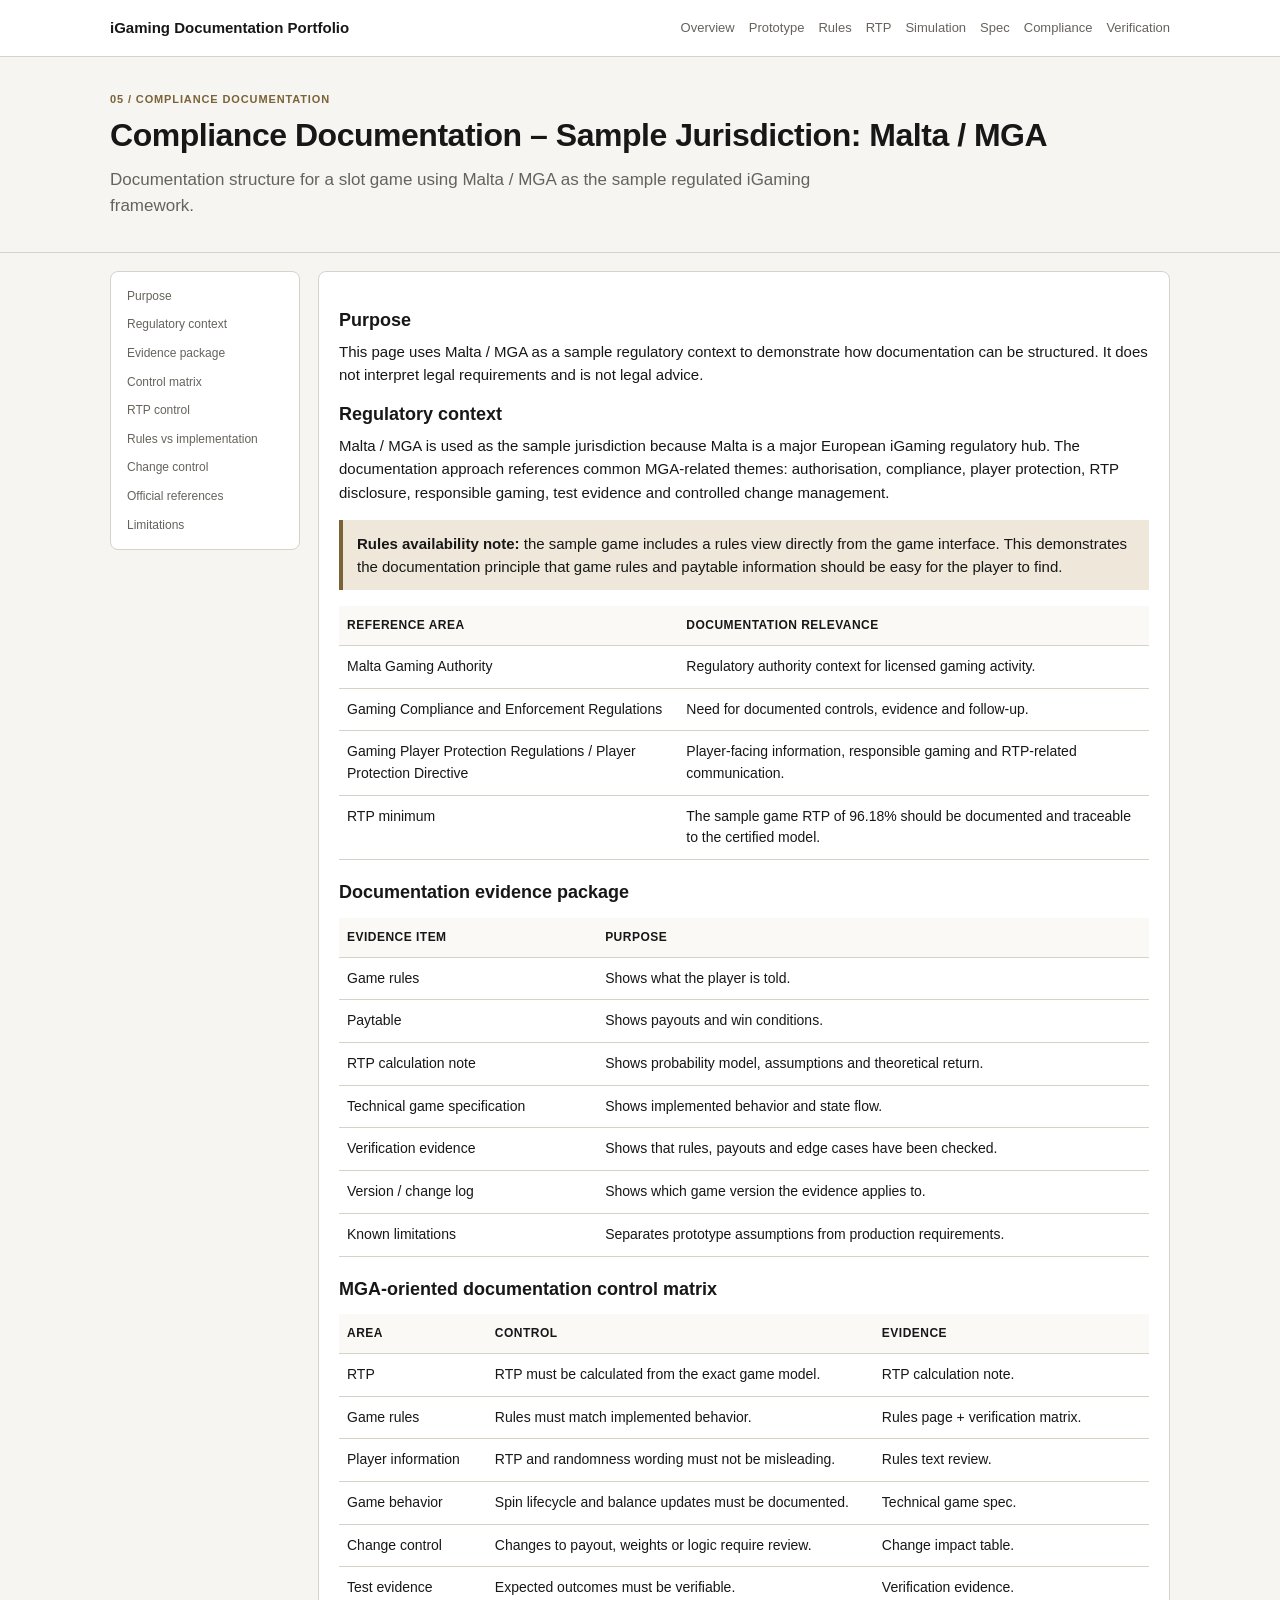
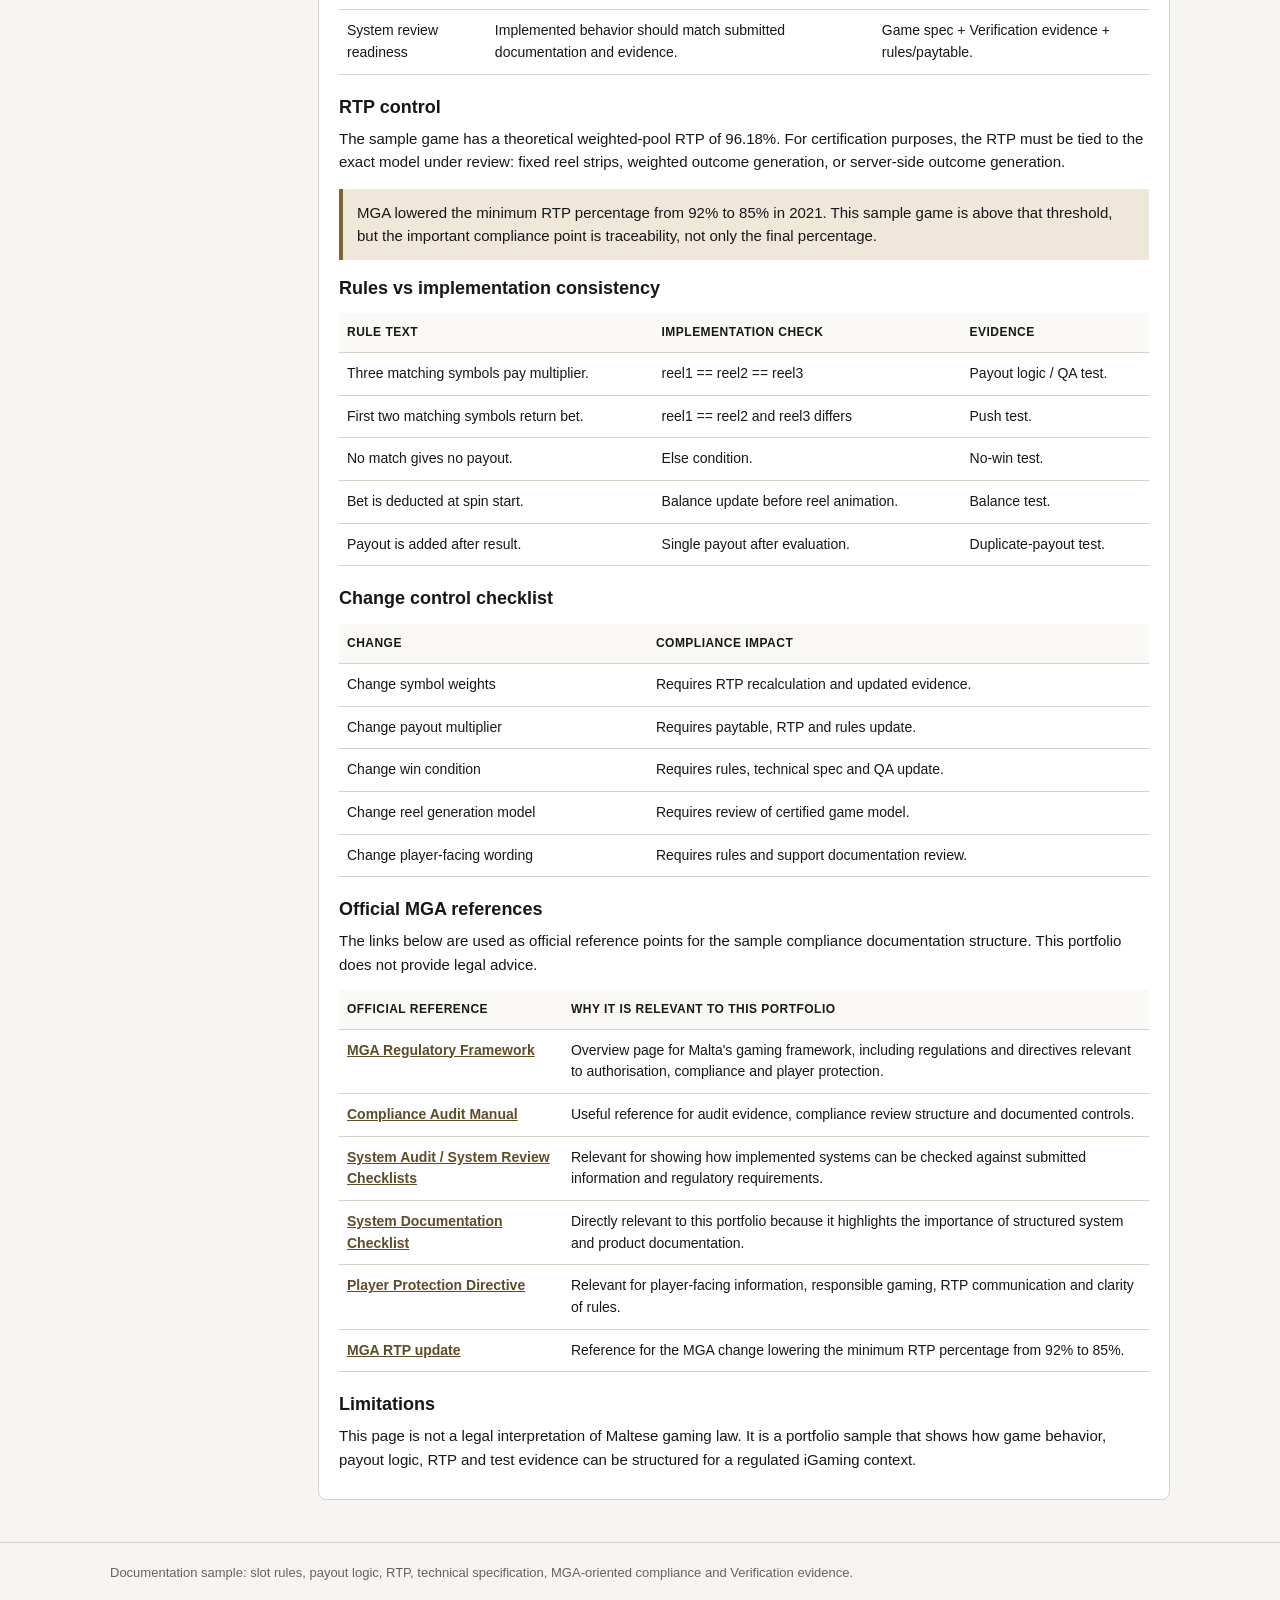
==== compliance-malta.html @ db7585bc "Init" ====
<!doctype html>
<html lang="en">
<head>
  <meta charset="utf-8">
  <meta name="viewport" content="width=device-width, initial-scale=1">
  <title>Compliance Documentation – Malta / MGA</title>
  <link rel="stylesheet" href="assets/style.css">
</head>
<body>

<header class="header">
  <div class="container nav">
    <a class="brand" href="index.html">iGaming Documentation Portfolio</a>
    <nav class="links">
      <a href="index.html">Overview</a>
      <a href="playable-prototype.html">Prototype</a>
      <a href="game-rules-paytable.html">Rules</a>
      <a href="payout-logic-rtp.html">RTP</a>
      <a href="simulation-rtp-verification.html">Simulation</a>
      <a href="technical-game-spec.html">Spec</a>
      <a href="compliance-malta.html">Compliance</a>
      <a href="verification.html">Verification</a>
    </nav>
  </div>
</header>

<main class="main">

<section class="hero">
  <div class="container">
    <div class="kicker">05 / Compliance documentation</div>
    <h1>Compliance Documentation – Sample Jurisdiction: Malta / MGA</h1>
    <p class="lead">
      Documentation structure for a slot game using Malta / MGA as the sample regulated iGaming framework.
    </p>
  </div>
</section>
<section class="container layout">
  <aside class="sidebar">
    <a href="#purpose">Purpose</a>
    <a href="#context">Regulatory context</a>
    <a href="#package">Evidence package</a>
    <a href="#matrix">Control matrix</a>
    <a href="#rtp-control">RTP control</a>
    <a href="#implementation">Rules vs implementation</a>
    <a href="#change-control">Change control</a>
    <a href="#references">Official references</a>
    <a href="#limitations">Limitations</a>
  </aside>
  <article class="article">
    <h2 id="purpose">Purpose</h2>
    <p>
      This page uses Malta / MGA as a sample regulatory context to demonstrate how documentation can be structured.
      It does not interpret legal requirements and is not legal advice.
    </p>

    <h2 id="context">Regulatory context</h2>
    <p>
      Malta / MGA is used as the sample jurisdiction because Malta is a major European iGaming regulatory hub.
      The documentation approach references common MGA-related themes: authorisation, compliance, player protection,
      RTP disclosure, responsible gaming, test evidence and controlled change management.
    </p>
    <div class="note">
      <strong>Rules availability note:</strong> the sample game includes a rules view directly from the game interface.
      This demonstrates the documentation principle that game rules and paytable information should be easy for the player to find.
    </div>

    <table class="table">
      <tr><th>Reference area</th><th>Documentation relevance</th></tr>
      <tr><td>Malta Gaming Authority</td><td>Regulatory authority context for licensed gaming activity.</td></tr>
      <tr><td>Gaming Compliance and Enforcement Regulations</td><td>Need for documented controls, evidence and follow-up.</td></tr>
      <tr><td>Gaming Player Protection Regulations / Player Protection Directive</td><td>Player-facing information, responsible gaming and RTP-related communication.</td></tr>
      <tr><td>RTP minimum</td><td>The sample game RTP of 96.18% should be documented and traceable to the certified model.</td></tr>
    </table>

    <h2 id="package">Documentation evidence package</h2>
    <table class="table">
      <tr><th>Evidence item</th><th>Purpose</th></tr>
      <tr><td>Game rules</td><td>Shows what the player is told.</td></tr>
      <tr><td>Paytable</td><td>Shows payouts and win conditions.</td></tr>
      <tr><td>RTP calculation note</td><td>Shows probability model, assumptions and theoretical return.</td></tr>
      <tr><td>Technical game specification</td><td>Shows implemented behavior and state flow.</td></tr>
      <tr><td>Verification evidence</td><td>Shows that rules, payouts and edge cases have been checked.</td></tr>
      <tr><td>Version / change log</td><td>Shows which game version the evidence applies to.</td></tr>
      <tr><td>Known limitations</td><td>Separates prototype assumptions from production requirements.</td></tr>
    </table>

    <h2 id="matrix">MGA-oriented documentation control matrix</h2>
    <table class="table">
      <tr><th>Area</th><th>Control</th><th>Evidence</th></tr>
      <tr><td>RTP</td><td>RTP must be calculated from the exact game model.</td><td>RTP calculation note.</td></tr>
      <tr><td>Game rules</td><td>Rules must match implemented behavior.</td><td>Rules page + verification matrix.</td></tr>
      <tr><td>Player information</td><td>RTP and randomness wording must not be misleading.</td><td>Rules text review.</td></tr>
      <tr><td>Game behavior</td><td>Spin lifecycle and balance updates must be documented.</td><td>Technical game spec.</td></tr>
      <tr><td>Change control</td><td>Changes to payout, weights or logic require review.</td><td>Change impact table.</td></tr>
      <tr><td>Test evidence</td><td>Expected outcomes must be verifiable.</td><td>Verification evidence.</td></tr>
      <tr><td>System review readiness</td><td>Implemented behavior should match submitted documentation and evidence.</td><td>Game spec + Verification evidence + rules/paytable.</td></tr>
    </table>

    <h2 id="rtp-control">RTP control</h2>
    <p>
      The sample game has a theoretical weighted-pool RTP of 96.18%.
      For certification purposes, the RTP must be tied to the exact model under review:
      fixed reel strips, weighted outcome generation, or server-side outcome generation.
    </p>
    <div class="note">
      MGA lowered the minimum RTP percentage from 92% to 85% in 2021. This sample game is above that threshold,
      but the important compliance point is traceability, not only the final percentage.
    </div>

    <h2 id="implementation">Rules vs implementation consistency</h2>
    <table class="table">
      <tr><th>Rule text</th><th>Implementation check</th><th>Evidence</th></tr>
      <tr><td>Three matching symbols pay multiplier.</td><td>reel1 == reel2 == reel3</td><td>Payout logic / QA test.</td></tr>
      <tr><td>First two matching symbols return bet.</td><td>reel1 == reel2 and reel3 differs</td><td>Push test.</td></tr>
      <tr><td>No match gives no payout.</td><td>Else condition.</td><td>No-win test.</td></tr>
      <tr><td>Bet is deducted at spin start.</td><td>Balance update before reel animation.</td><td>Balance test.</td></tr>
      <tr><td>Payout is added after result.</td><td>Single payout after evaluation.</td><td>Duplicate-payout test.</td></tr>
    </table>

    <h2 id="change-control">Change control checklist</h2>
    <table class="table">
      <tr><th>Change</th><th>Compliance impact</th></tr>
      <tr><td>Change symbol weights</td><td>Requires RTP recalculation and updated evidence.</td></tr>
      <tr><td>Change payout multiplier</td><td>Requires paytable, RTP and rules update.</td></tr>
      <tr><td>Change win condition</td><td>Requires rules, technical spec and QA update.</td></tr>
      <tr><td>Change reel generation model</td><td>Requires review of certified game model.</td></tr>
      <tr><td>Change player-facing wording</td><td>Requires rules and support documentation review.</td></tr>
    </table>


    <h2 id="references">Official MGA references</h2>
    <p>
      The links below are used as official reference points for the sample compliance documentation structure.
      This portfolio does not provide legal advice.
    </p>
    <table class="table">
      <tr><th>Official reference</th><th>Why it is relevant to this portfolio</th></tr>
      <tr>
        <td><a href="https://www.mga.org.mt/our-work/regulatory-framework/" target="_blank" rel="noopener">MGA Regulatory Framework</a></td>
        <td>Overview page for Malta's gaming framework, including regulations and directives relevant to authorisation, compliance and player protection.</td>
      </tr>
      <tr>
        <td><a href="https://www.mga.org.mt/app/uploads/Compliance-Audit-Manual.pdf" target="_blank" rel="noopener">Compliance Audit Manual</a></td>
        <td>Useful reference for audit evidence, compliance review structure and documented controls.</td>
      </tr>
      <tr>
        <td><a href="https://www.mga.org.mt/mga-issues-revised-system-audit-checklist-and-new-system-review-checklist/" target="_blank" rel="noopener">System Audit / System Review Checklists</a></td>
        <td>Relevant for showing how implemented systems can be checked against submitted information and regulatory requirements.</td>
      </tr>
      <tr>
        <td><a href="https://www.mga.org.mt/app/uploads/MGA-F-001-System-Documentation-Checklist-v5.xlsx" target="_blank" rel="noopener">System Documentation Checklist</a></td>
        <td>Directly relevant to this portfolio because it highlights the importance of structured system and product documentation.</td>
      </tr>
      <tr>
        <td><a href="https://www.mga.org.mt/app/uploads/Directive-2-of-2018-Player-Protection-Directive.pdf" target="_blank" rel="noopener">Player Protection Directive</a></td>
        <td>Relevant for player-facing information, responsible gaming, RTP communication and clarity of rules.</td>
      </tr>
      <tr>
        <td><a href="https://www.mga.org.mt/the-mga-streamlines-the-return-to-player-percentage-applicable-to-both-remote-and-land-based-sectors/" target="_blank" rel="noopener">MGA RTP update</a></td>
        <td>Reference for the MGA change lowering the minimum RTP percentage from 92% to 85%.</td>
      </tr>
    </table>

    <h2 id="limitations">Limitations</h2>
    <p>
      This page is not a legal interpretation of Maltese gaming law. It is a portfolio sample that shows how game behavior,
      payout logic, RTP and test evidence can be structured for a regulated iGaming context.
    </p>
  </article>
</section>

</main>

<footer class="footer">
  <div class="container">Documentation sample: slot rules, payout logic, RTP, technical specification, MGA-oriented compliance and Verification evidence.</div>
</footer>

</body>
</html>
---- assets/style.css ----
:root{
  --bg:#f6f5f1;
  --paper:#ffffff;
  --ink:#171717;
  --muted:#66635d;
  --line:#d7d1c7;
  --accent:#7a6337;
  --soft:#eee7da;
  --radius:8px;
}
*{box-sizing:border-box}
body{
  margin:0;
  background:var(--bg);
  color:var(--ink);
  font-family:Arial, Helvetica, sans-serif;
  font-size:15px;
  line-height:1.55;
}
a{color:inherit}
.container{width:min(1060px, calc(100% - 36px));margin:0 auto}
.header{background:#fff;border-bottom:1px solid var(--line)}
.nav{min-height:56px;display:flex;justify-content:space-between;align-items:center;gap:20px}
.brand{font-weight:700;text-decoration:none}
.links{display:flex;gap:14px;flex-wrap:wrap;font-size:13px;color:var(--muted)}
.links a{text-decoration:none}.links a:hover{text-decoration:underline;color:var(--ink)}
.main{padding:32px 0 54px}
.hero{padding:26px 0 28px;border-bottom:1px solid var(--line);margin-bottom:28px}
.kicker{font-size:11px;text-transform:uppercase;letter-spacing:.08em;font-weight:700;color:var(--accent);margin-bottom:8px}
h1,h2,h3{line-height:1.22;margin:0 0 12px}
h1{font-size:32px;letter-spacing:-.015em}
h2{font-size:22px;margin-top:34px}
h3{font-size:17px;margin-top:22px}
p{margin:0 0 14px}
.lead{font-size:17px;color:var(--muted);max-width:760px}
.cards{display:grid;grid-template-columns:repeat(7,1fr);gap:10px}
.card{background:#fff;border:1px solid var(--line);border-radius:var(--radius);padding:14px;text-decoration:none;min-height:158px}
.card small{display:block;color:var(--accent);font-weight:700;font-size:11px;margin-bottom:7px}
.card h2{font-size:16px;margin:0 0 8px}
.card p{font-size:13px;color:var(--muted);margin:0}
.layout{display:grid;grid-template-columns:230px 1fr;gap:26px;align-items:start}
.sidebar{position:sticky;top:16px;background:#fff;border:1px solid var(--line);border-radius:var(--radius);padding:12px}
.sidebar a{display:block;color:var(--muted);font-size:13px;text-decoration:none;padding:7px 6px}
.sidebar a:hover{text-decoration:underline;color:var(--ink)}
.article{background:#fff;border:1px solid var(--line);border-radius:var(--radius);padding:28px}
.article ul{padding-left:20px}.article li{margin-bottom:7px}
.table{width:100%;border-collapse:collapse;margin:14px 0 22px;font-size:14px}
.table th,.table td{border-bottom:1px solid var(--line);padding:10px 8px;text-align:left;vertical-align:top}
.table th{background:#faf9f6;font-size:12px;text-transform:uppercase;letter-spacing:.04em}
.note{background:var(--soft);border-left:4px solid var(--accent);padding:12px 14px;margin:16px 0}
.code{background:#f2f0eb;border:1px solid var(--line);border-radius:var(--radius);padding:14px;overflow:auto;font-family:ui-monospace,SFMono-Regular,Menlo,Consolas,monospace;font-size:13px}
.btn{display:inline-block;background:#171717;color:#fff;text-decoration:none;border-radius:6px;padding:9px 13px;font-weight:700;font-size:13px}
.prototype-frame{border:1px solid var(--line);border-radius:var(--radius);overflow:hidden;background:#0a0a0f;margin-top:12px}
.prototype-frame iframe{width:100%;height:690px;border:0;display:block}
.footer{border-top:1px solid var(--line);color:var(--muted);font-size:13px;padding:20px 0}
@media(max-width:980px){.cards{grid-template-columns:repeat(2,1fr)}.layout{grid-template-columns:1fr}.sidebar{position:relative;top:auto}}
@media(max-width:600px){h1{font-size:27px}.cards{grid-template-columns:1fr}.article{padding:20px}.nav{flex-direction:column;align-items:flex-start;padding:14px 0}}

.kpi-grid{display:grid;grid-template-columns:repeat(4,1fr);gap:10px;margin:16px 0 22px}
.kpi{background:#faf9f6;border:1px solid var(--line);border-radius:var(--radius);padding:13px}
.kpi span{display:block;color:var(--muted);font-size:12px;margin-bottom:3px}
.kpi strong{font-size:22px}
.controls-row{display:flex;gap:10px;flex-wrap:wrap;align-items:end;margin:14px 0 18px}
.field{display:flex;flex-direction:column;gap:5px}
.field label{font-size:12px;color:var(--muted)}
.field input{border:1px solid var(--line);border-radius:6px;padding:9px;width:130px;font:inherit;background:#fff}
.secondary-btn{display:inline-block;background:#fff;color:#171717;border:1px solid var(--line);text-decoration:none;border-radius:6px;padding:9px 13px;font-weight:700;font-size:13px;cursor:pointer}
.chart-box{border:1px solid var(--line);border-radius:var(--radius);background:#fff;margin:14px 0 24px;padding:12px;overflow:auto}
.chart-box svg{width:100%;height:260px;display:block}
.legend{display:flex;gap:16px;flex-wrap:wrap;font-size:13px;color:var(--muted);margin:8px 0 0}
.legend span::before{content:"";display:inline-block;width:18px;height:2px;background:#171717;vertical-align:middle;margin-right:6px}
.legend .target::before{background:#8a6f3e}
.details{margin-top:18px}
.details summary{cursor:pointer;font-weight:700}
@media(max-width:980px){.kpi-grid{grid-template-columns:repeat(2,1fr)}}
@media(max-width:600px){.kpi-grid{grid-template-columns:1fr}.field input{width:100%}.controls-row{display:grid}}

.chart-note{font-size:13px;color:var(--muted);margin:8px 0 0}
.mini-grid{display:grid;grid-template-columns:repeat(2,1fr);gap:18px}
.kpi.emphasis{background:var(--soft)}
.kpi small{display:block;color:var(--muted);font-size:11px;margin-top:4px}
.legend.dots span::before{height:10px;width:10px;border-radius:50%;background:#171717}
.legend.dots .rare::before{background:#7a6337}
.legend.dots .jackpot::before{background:#b0893a}
.chart-empty{
  border:1px dashed var(--line);
  border-radius:var(--radius);
  padding:22px;
  background:#faf9f6;
  color:var(--muted);
  font-size:13px;
  margin-top:10px;
}
@media(max-width:980px){.mini-grid{grid-template-columns:1fr}}

/* Simulation v3: move important results above the fold */
.kpi-grid{grid-template-columns:repeat(5,1fr)}
#summary + .kpi-grid{margin-top:10px}
#distribution{margin-top:22px}
.chart-box svg#distribution-chart{height:240px}
.chart-box svg#rare-chart{height:155px}
.chart-box svg#rtp-chart{height:230px}
@media(max-width:1100px){.kpi-grid{grid-template-columns:repeat(3,1fr)}}
@media(max-width:700px){.kpi-grid{grid-template-columns:repeat(2,1fr)}}
@media(max-width:480px){.kpi-grid{grid-template-columns:1fr}}

/* Simulation v4: compact above-the-fold dashboard */
.hero{padding:16px 0 18px;margin-bottom:18px}
.main{padding:18px 0 42px}
.article{padding:20px}
.article h2{font-size:18px;margin-top:18px;margin-bottom:8px}
.article p{margin-bottom:8px}
.controls-row{margin:8px 0 10px}
.field label{font-size:11px}
.field input{padding:7px;width:105px}
.btn,.secondary-btn{padding:8px 11px;font-size:12px}
.small-note{padding:8px 10px;font-size:13px;margin:8px 0 10px}
.kpi-grid{
  grid-template-columns:repeat(10,1fr);
  gap:6px;
  margin:8px 0 12px;
}
.kpi{
  padding:8px 9px;
  min-width:0;
}
.kpi span{
  font-size:10px;
  margin-bottom:1px;
  white-space:nowrap;
  overflow:hidden;
  text-overflow:ellipsis;
}
.kpi strong{
  font-size:15px;
  line-height:1.2;
  white-space:nowrap;
}
.kpi small{display:none}
.chart-box{
  margin:6px 0 12px;
  padding:8px;
}
.compact-chart svg#rtp-chart{height:205px}
.compact-chart svg#distribution-chart{height:165px}
.compact-chart svg#rare-chart{height:122px}
.legend{font-size:12px;margin:4px 0 0}
.chart-note{font-size:12px;margin:4px 0 0}
.top-chart-grid{
  display:grid;
  grid-template-columns:1fr 1fr;
  gap:14px;
  align-items:start;
}
.top-chart-grid h2{margin-top:6px}
.layout{
  grid-template-columns:190px 1fr;
  gap:18px;
}
.sidebar{padding:10px}
.sidebar a{font-size:12px;padding:5px 6px}
@media(max-width:1180px){
  .kpi-grid{grid-template-columns:repeat(5,1fr)}
}
@media(max-width:900px){
  .top-chart-grid{grid-template-columns:1fr}
  .kpi-grid{grid-template-columns:repeat(3,1fr)}
}
@media(max-width:600px){
  .kpi-grid{grid-template-columns:repeat(2,1fr)}
}


/* Simulation v5: align Win distribution and Jackpot timeline */
.top-chart-grid{
  align-items:stretch;
}
.top-chart-grid > div{
  display:flex;
  flex-direction:column;
}
.top-chart-grid > div .chart-box{
  flex:1;
  min-height:260px;
  display:flex;
  flex-direction:column;
  justify-content:flex-start;
}
.top-chart-grid > div .chart-box svg{
  flex:1 0 auto;
}
.top-chart-grid > div h2{
  min-height:28px;
}
#distribution-chart{
  height:170px !important;
}
#rare-chart{
  height:170px !important;
}
#rare-note{
  margin-top:8px;
  min-height:18px;
}


/* Simulation v6: cleaner aligned visualization cards */
.top-chart-grid{
  display:grid;
  grid-template-columns:1fr 1fr;
  gap:18px;
  align-items:stretch;
}
.viz-card{
  background:#fff;
  border:1px solid var(--line);
  border-radius:var(--radius);
  padding:12px 14px 10px;
  min-height:318px;
  display:flex;
  flex-direction:column;
}
.viz-head{
  display:flex;
  align-items:baseline;
  justify-content:space-between;
  gap:12px;
  min-height:34px;
  margin-bottom:6px;
}
.viz-head h2{
  margin:0;
  font-size:18px;
  line-height:1.2;
}
.viz-head span{
  color:var(--muted);
  font-size:12px;
  white-space:nowrap;
}
.viz-card svg{
  width:100%;
  height:230px !important;
  display:block;
  flex:1 1 auto;
}
.viz-card .chart-note{
  min-height:20px;
  margin:4px 0 0;
  font-size:12px;
  color:var(--muted);
}
.top-chart-grid .chart-box{
  min-height:0;
}
@media(max-width:900px){
  .top-chart-grid{grid-template-columns:1fr}
}


/* Prototype page: show the full embedded game without internal scrolling */
.prototype-frame-fit{
  padding:14px;
  display:flex;
  justify-content:center;
  align-items:flex-start;
  overflow:hidden;
  background:#05060a;
}
.prototype-frame-fit iframe{
  width:100%;
  max-width:560px;
  height:860px;
  border:0;
  display:block;
  margin:0 auto;
  background:#05060a;
  border-radius:18px;
}
@media(max-width:900px){
  .prototype-frame-fit iframe{
    max-width:100%;
    height:820px;
  }
}
@media(max-width:600px){
  .prototype-frame-fit iframe{
    height:760px;
  }
}


/* Prototype page v9: reduce empty black area around embedded game */
.prototype-frame-fit{
  padding:6px;
}
.prototype-frame-fit iframe{
  max-width:520px;
  height:720px;
}
@media(max-width:900px){
  .prototype-frame-fit iframe{
    height:700px;
  }
}
@media(max-width:600px){
  .prototype-frame-fit iframe{
    height:660px;
  }
}


/* v10: external reference links */
.article a[target="_blank"]{
  color:#5f4c27;
  font-weight:700;
}
.article a[target="_blank"]:hover{
  text-decoration:none;
}


/* v11: improve readability of the Rare wins / jackpot empty state */
.viz-head span{
  color:#5d5750;
  font-size:13px;
  font-weight:600;
}
.viz-card .chart-note{
  min-height:22px;
  margin:6px 0 0;
  font-size:14px;
  color:#4e4942;
}


/* v12: cleaner no-rare-events state */
.viz-card .chart-note{
  text-align:center;
  font-size:13px;
  color:#625c54;
}


/* v13: simpler normal-font empty state for rare wins / jackpot */
#rare-chart text,
#distribution-chart text,
#rtp-chart text{
  font-family: Arial, Helvetica, sans-serif;
}
.viz-card .chart-note{
  text-align:center;
  font-size:13px;
  color:#5d5750;
}


/* v14: cleaner rare wins / jackpot layout */
#rare-chart{
  height:185px !important;
}
.viz-card .chart-note{
  text-align:left;
  font-size:12px;
  line-height:1.4;
  color:#625c54;
  margin:2px 0 0;
  min-height:18px;
}
#rare-note{
  padding-left:2px;
}


/* v15: readable HTML empty state for Rare wins / jackpot */
.rare-empty-banner{
  display:flex;
  flex-direction:column;
  gap:4px;
  align-items:flex-start;
  justify-content:center;
  background:#f7f3eb;
  border:1px solid #e5dccb;
  border-radius:10px;
  padding:12px 14px;
  margin:4px 0 10px;
}
.rare-empty-banner strong{
  font-family:Arial, Helvetica, sans-serif;
  font-size:16px;
  line-height:1.3;
  font-weight:700;
  color:#3f382f;
}
.rare-empty-banner span{
  font-family:Arial, Helvetica, sans-serif;
  font-size:13px;
  line-height:1.35;
  color:#5f584f;
}
#rare-chart{
  height:155px !important;
}
.viz-card .chart-note{
  text-align:left;
  font-size:13px;
  line-height:1.35;
  color:#5d5750;
  margin:4px 0 0;
  min-height:18px;
}
#rare-note{
  padding-left:2px;
}


/* v16: robust show/hide behavior for rare wins empty-state banner */
.rare-empty-banner[hidden]{
  display:none !important;
}


/* v17: keep Rare wins / jackpot card height fixed regardless of state */
.rare-banner-slot{
  height:86px;
  margin:4px 0 10px;
}
.rare-empty-banner{
  display:flex;
  flex-direction:column;
  gap:4px;
  align-items:flex-start;
  justify-content:center;
  height:100%;
  background:#f7f3eb;
  border:1px solid #e5dccb;
  border-radius:10px;
  padding:12px 14px;
}
.rare-empty-banner strong{
  font-family:Arial, Helvetica, sans-serif;
  font-size:16px;
  line-height:1.25;
  font-weight:700;
  color:#3f382f;
}
.rare-empty-banner span{
  font-family:Arial, Helvetica, sans-serif;
  font-size:13px;
  line-height:1.35;
  color:#5f584f;
}


/* v18: portfolio refinement */
.rare-banner-slot{
  height:86px;
}
.rare-empty-banner{
  visibility:hidden;
}
#rare-chart text,
#distribution-chart text,
#rtp-chart text{
  font-family:Arial, Helvetica, sans-serif;
}


/* v19: remove new-tab button and use beige background around the embedded slot */
.prototype-frame{
  background:#f7f3eb;
  border:1px solid #e5dccb;
}
.prototype-frame-fit{
  background:#f7f3eb;
  padding:10px;
  border-color:#e5dccb;
}
.prototype-frame-fit iframe{
  background:transparent;
  box-shadow:none;
}
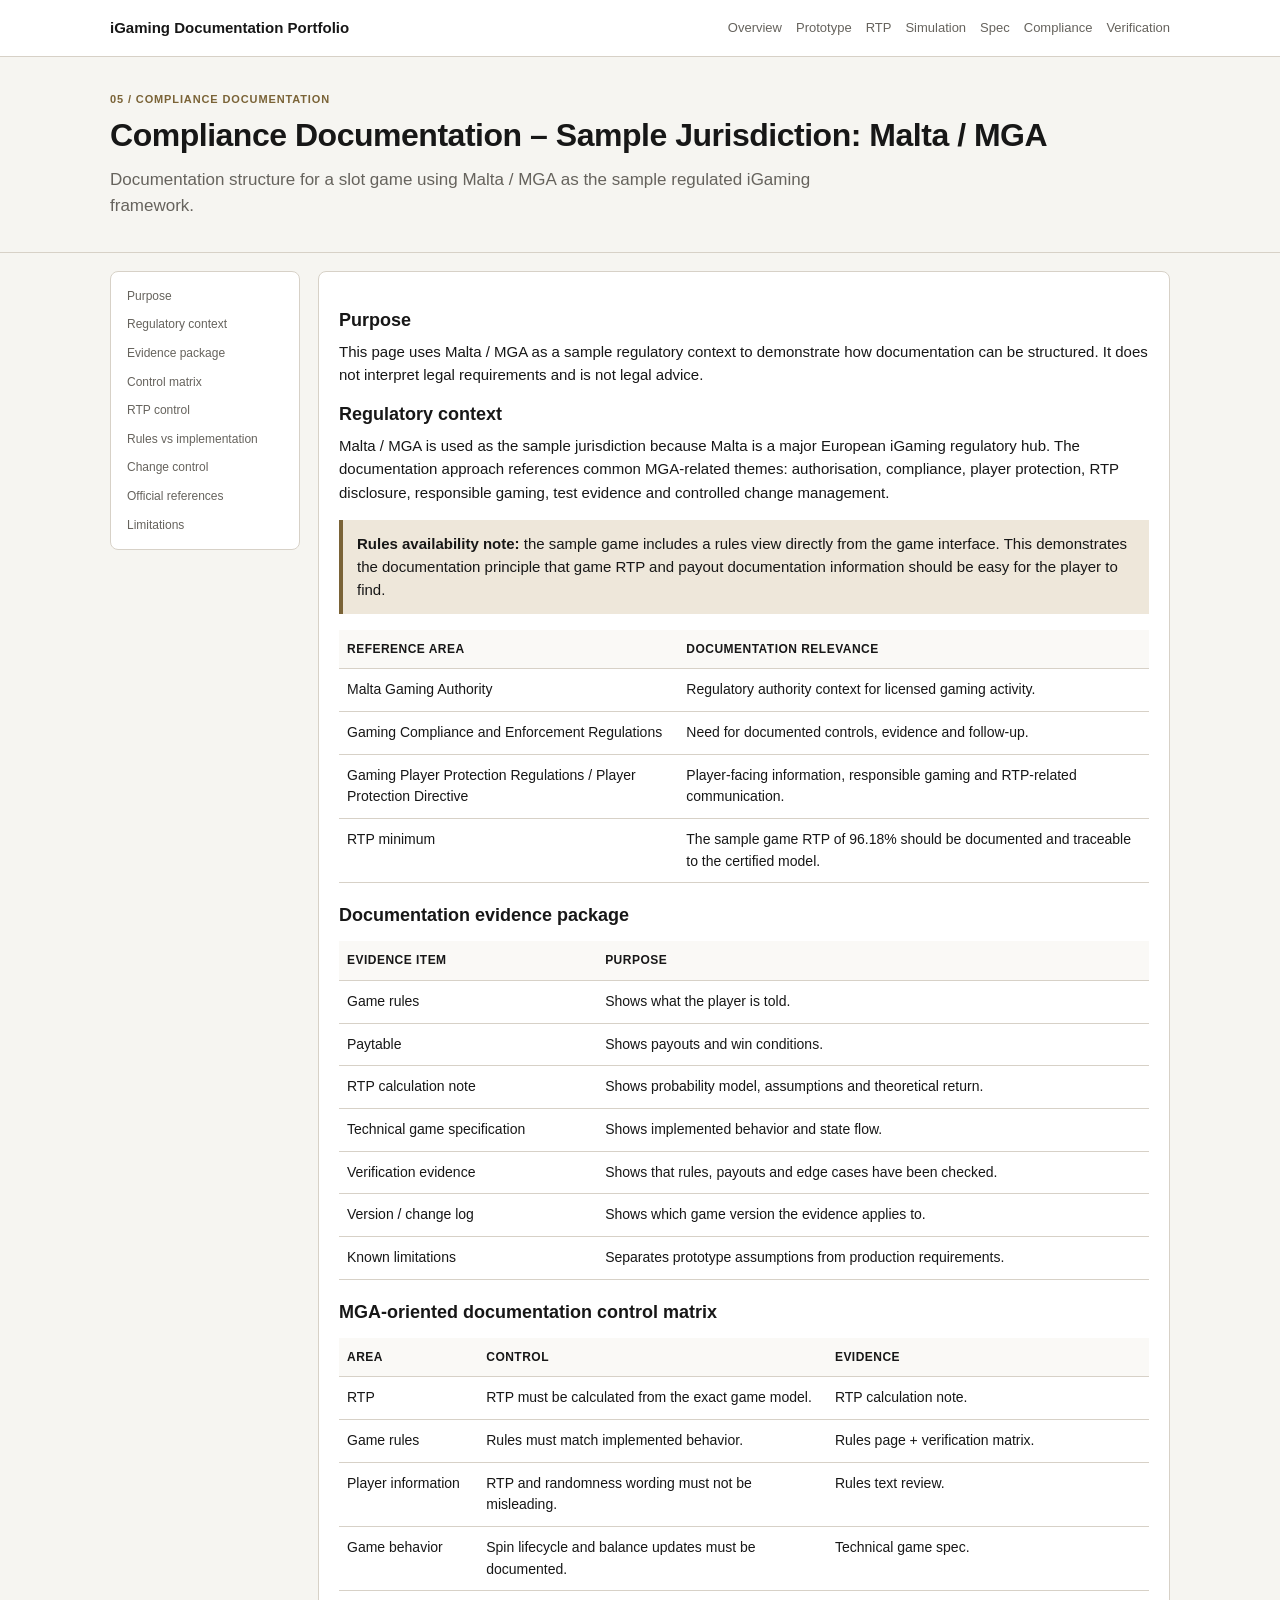
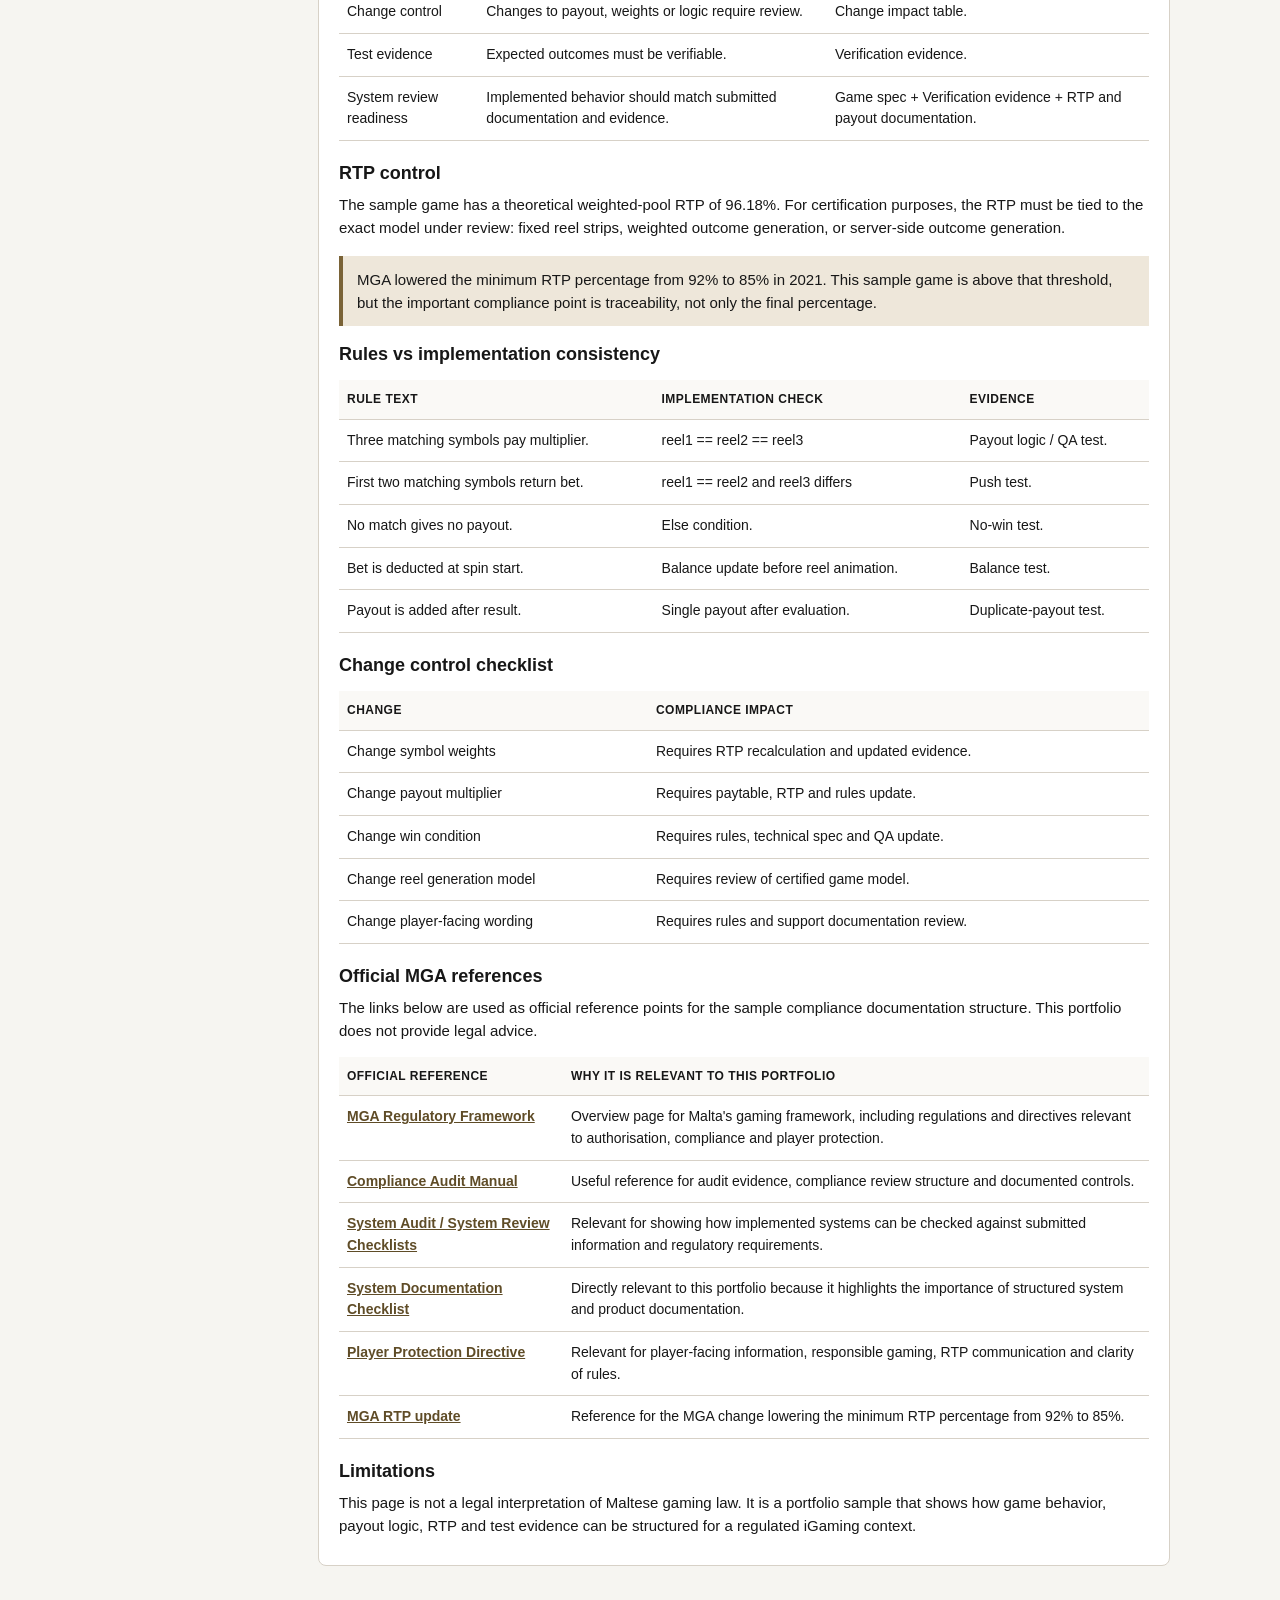
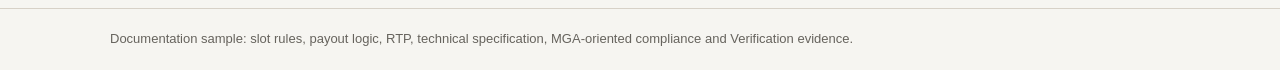
==== commit 4f46798a: "Fix" ====
--- a/compliance-malta.html
+++ b/compliance-malta.html
@@ -14,7 +14,6 @@
     <nav class="links">
       <a href="index.html">Overview</a>
       <a href="playable-prototype.html">Prototype</a>
-      <a href="game-rules-paytable.html">Rules</a>
       <a href="payout-logic-rtp.html">RTP</a>
       <a href="simulation-rtp-verification.html">Simulation</a>
       <a href="technical-game-spec.html">Spec</a>
@@ -62,7 +61,7 @@
     </p>
     <div class="note">
       <strong>Rules availability note:</strong> the sample game includes a rules view directly from the game interface.
-      This demonstrates the documentation principle that game rules and paytable information should be easy for the player to find.
+      This demonstrates the documentation principle that game RTP and payout documentation information should be easy for the player to find.
     </div>
 
     <table class="table">
@@ -94,7 +93,7 @@
       <tr><td>Game behavior</td><td>Spin lifecycle and balance updates must be documented.</td><td>Technical game spec.</td></tr>
       <tr><td>Change control</td><td>Changes to payout, weights or logic require review.</td><td>Change impact table.</td></tr>
       <tr><td>Test evidence</td><td>Expected outcomes must be verifiable.</td><td>Verification evidence.</td></tr>
-      <tr><td>System review readiness</td><td>Implemented behavior should match submitted documentation and evidence.</td><td>Game spec + Verification evidence + rules/paytable.</td></tr>
+      <tr><td>System review readiness</td><td>Implemented behavior should match submitted documentation and evidence.</td><td>Game spec + Verification evidence + RTP and payout documentation.</td></tr>
     </table>
 
     <h2 id="rtp-control">RTP control</h2>
--- a/assets/style.css
+++ b/assets/style.css
@@ -481,3 +481,240 @@
   background:transparent;
   box-shadow:none;
 }
+
+
+/* v24: simplify top KPI area to focus on RTP */
+.kpi-grid-primary{
+  grid-template-columns:1.35fr 1.35fr 1fr .8fr;
+  gap:10px;
+  margin:8px 0 14px;
+}
+.kpi-grid-primary .kpi{
+  padding:12px 14px;
+}
+.kpi-grid-primary .kpi span{
+  font-size:12px;
+  white-space:normal;
+}
+.kpi-grid-primary .kpi strong{
+  font-size:22px;
+}
+.kpi-grid-primary .kpi-large{
+  background:#faf7f0;
+  border-color:#d8cdbb;
+}
+.kpi-grid-primary .kpi-large strong{
+  font-size:30px;
+}
+@media(max-width:900px){
+  .kpi-grid-primary{grid-template-columns:repeat(2,1fr)}
+}
+@media(max-width:520px){
+  .kpi-grid-primary{grid-template-columns:1fr}
+}
+
+
+/* v25: fixed-width, slightly wider KPI boxes so labels fit cleanly */
+.kpi-grid-primary{
+  grid-template-columns:220px 220px 170px 130px;
+  justify-content:start;
+  gap:12px;
+}
+.kpi-grid-primary .kpi{
+  min-width:auto;
+}
+.kpi-grid-primary .kpi span{
+  white-space:nowrap;
+  overflow:hidden;
+  text-overflow:clip;
+}
+.kpi-grid-primary .kpi strong{
+  white-space:nowrap;
+}
+@media(max-width:900px){
+  .kpi-grid-primary{
+    grid-template-columns:220px 220px;
+  }
+}
+@media(max-width:520px){
+  .kpi-grid-primary{
+    grid-template-columns:1fr;
+  }
+  .kpi-grid-primary .kpi span,
+  .kpi-grid-primary .kpi strong{
+    white-space:normal;
+  }
+}
+
+
+/* v26: make KPI labels fully readable while keeping fixed widths */
+.kpi-grid-primary{
+  grid-template-columns:250px 250px 180px 140px;
+  justify-content:start;
+  gap:12px;
+}
+.kpi-grid-primary .kpi{
+  min-height:92px;
+  display:flex;
+  flex-direction:column;
+  justify-content:space-between;
+}
+.kpi-grid-primary .kpi span{
+  font-size:11px;
+  line-height:1.25;
+  white-space:normal;
+  overflow:visible;
+  text-overflow:unset;
+}
+.kpi-grid-primary .kpi strong{
+  white-space:nowrap;
+}
+.kpi-grid-primary .kpi-large strong{
+  font-size:28px;
+}
+@media(max-width:900px){
+  .kpi-grid-primary{
+    grid-template-columns:250px 250px;
+  }
+}
+@media(max-width:520px){
+  .kpi-grid-primary{
+    grid-template-columns:1fr;
+  }
+}
+
+
+/* v27: color-code the Difference KPI subtly */
+#kpi-diff-box{
+  transition:background-color .2s ease, border-color .2s ease;
+}
+#kpi-diff-box.diff-positive{
+  background:#f3faf4;
+  border-color:#b9d8bd;
+}
+#kpi-diff-box.diff-negative{
+  background:#fbf3f3;
+  border-color:#dfbaba;
+}
+#kpi-diff-box.diff-neutral{
+  background:#f8f6f1;
+  border-color:#d8d0c2;
+}
+#kpi-diff.diff-positive{
+  color:#2f6b3a;
+}
+#kpi-diff.diff-negative{
+  color:#8a2e2e;
+}
+#kpi-diff.diff-neutral{
+  color:#1c1c1c;
+}
+
+
+/* v28: robust Difference KPI color state */
+#kpi-diff-box{
+  transition:background-color .2s ease, border-color .2s ease;
+}
+#kpi-diff-box.diff-positive{
+  background:#f3faf4 !important;
+  border-color:#b9d8bd !important;
+}
+#kpi-diff-box.diff-negative{
+  background:#fbf3f3 !important;
+  border-color:#dfbaba !important;
+}
+#kpi-diff-box.diff-neutral{
+  background:#f8f6f1 !important;
+  border-color:#d8d0c2 !important;
+}
+#kpi-diff.diff-positive{
+  color:#2f6b3a !important;
+}
+#kpi-diff.diff-negative{
+  color:#8a2e2e !important;
+}
+#kpi-diff.diff-neutral{
+  color:#1c1c1c !important;
+}
+
+
+/* v29: remove Difference card and color Simulated RTP instead */
+.kpi-grid-primary{
+  grid-template-columns:250px 250px 140px;
+  justify-content:start;
+  gap:12px;
+}
+#kpi-rtp-box{
+  transition:background-color .2s ease, border-color .2s ease;
+}
+#kpi-rtp-box.rtp-positive{
+  background:#f3faf4 !important;
+  border-color:#b9d8bd !important;
+}
+#kpi-rtp-box.rtp-negative{
+  background:#fbf3f3 !important;
+  border-color:#dfbaba !important;
+}
+#kpi-rtp-box.rtp-neutral{
+  background:#faf7f0 !important;
+  border-color:#d8cdbb !important;
+}
+#kpi-rtp.rtp-positive{
+  color:#2f6b3a !important;
+}
+#kpi-rtp.rtp-negative{
+  color:#8a2e2e !important;
+}
+#kpi-rtp.rtp-neutral{
+  color:#1c1c1c !important;
+}
+@media(max-width:900px){
+  .kpi-grid-primary{
+    grid-template-columns:250px 250px;
+  }
+}
+@media(max-width:520px){
+  .kpi-grid-primary{
+    grid-template-columns:1fr;
+  }
+}
+
+
+/* v30: remove Spins KPI and use a two-card top row */
+.kpi-grid-primary{
+  grid-template-columns:250px 250px;
+  justify-content:start;
+  gap:12px;
+}
+@media(max-width:520px){
+  .kpi-grid-primary{
+    grid-template-columns:1fr;
+  }
+}
+
+
+/* v32: robust Simulated RTP red/green state */
+#kpi-rtp-box.rtp-positive{
+  background:#f3faf4 !important;
+  border-color:#9fcaa6 !important;
+}
+#kpi-rtp-box.rtp-negative{
+  background:#fbf0f0 !important;
+  border-color:#d9a8a8 !important;
+}
+#kpi-rtp-box.rtp-neutral{
+  background:#faf7f0 !important;
+  border-color:#d8cdbb !important;
+}
+#kpi-rtp-box.rtp-positive #kpi-rtp,
+#kpi-rtp.rtp-positive{
+  color:#2f6b3a !important;
+}
+#kpi-rtp-box.rtp-negative #kpi-rtp,
+#kpi-rtp.rtp-negative{
+  color:#8a2e2e !important;
+}
+#kpi-rtp-box.rtp-neutral #kpi-rtp,
+#kpi-rtp.rtp-neutral{
+  color:#1c1c1c !important;
+}
